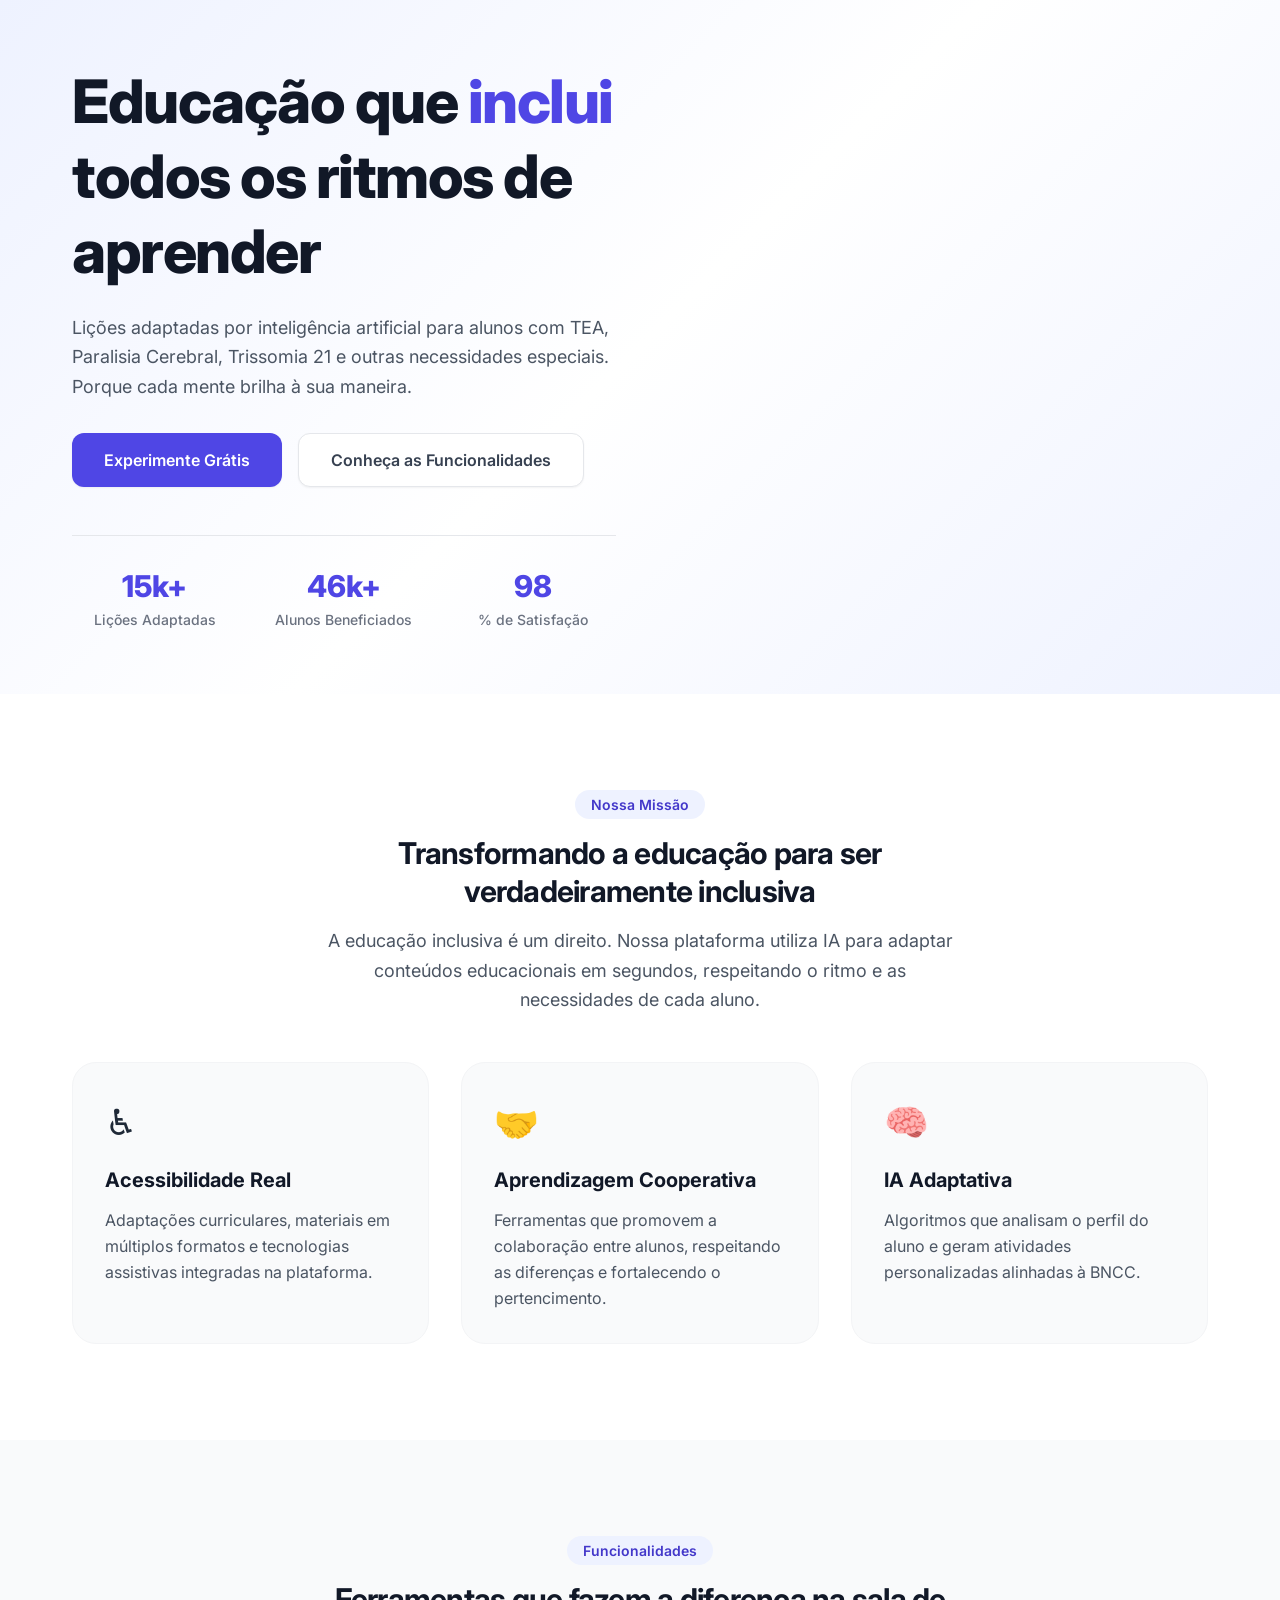
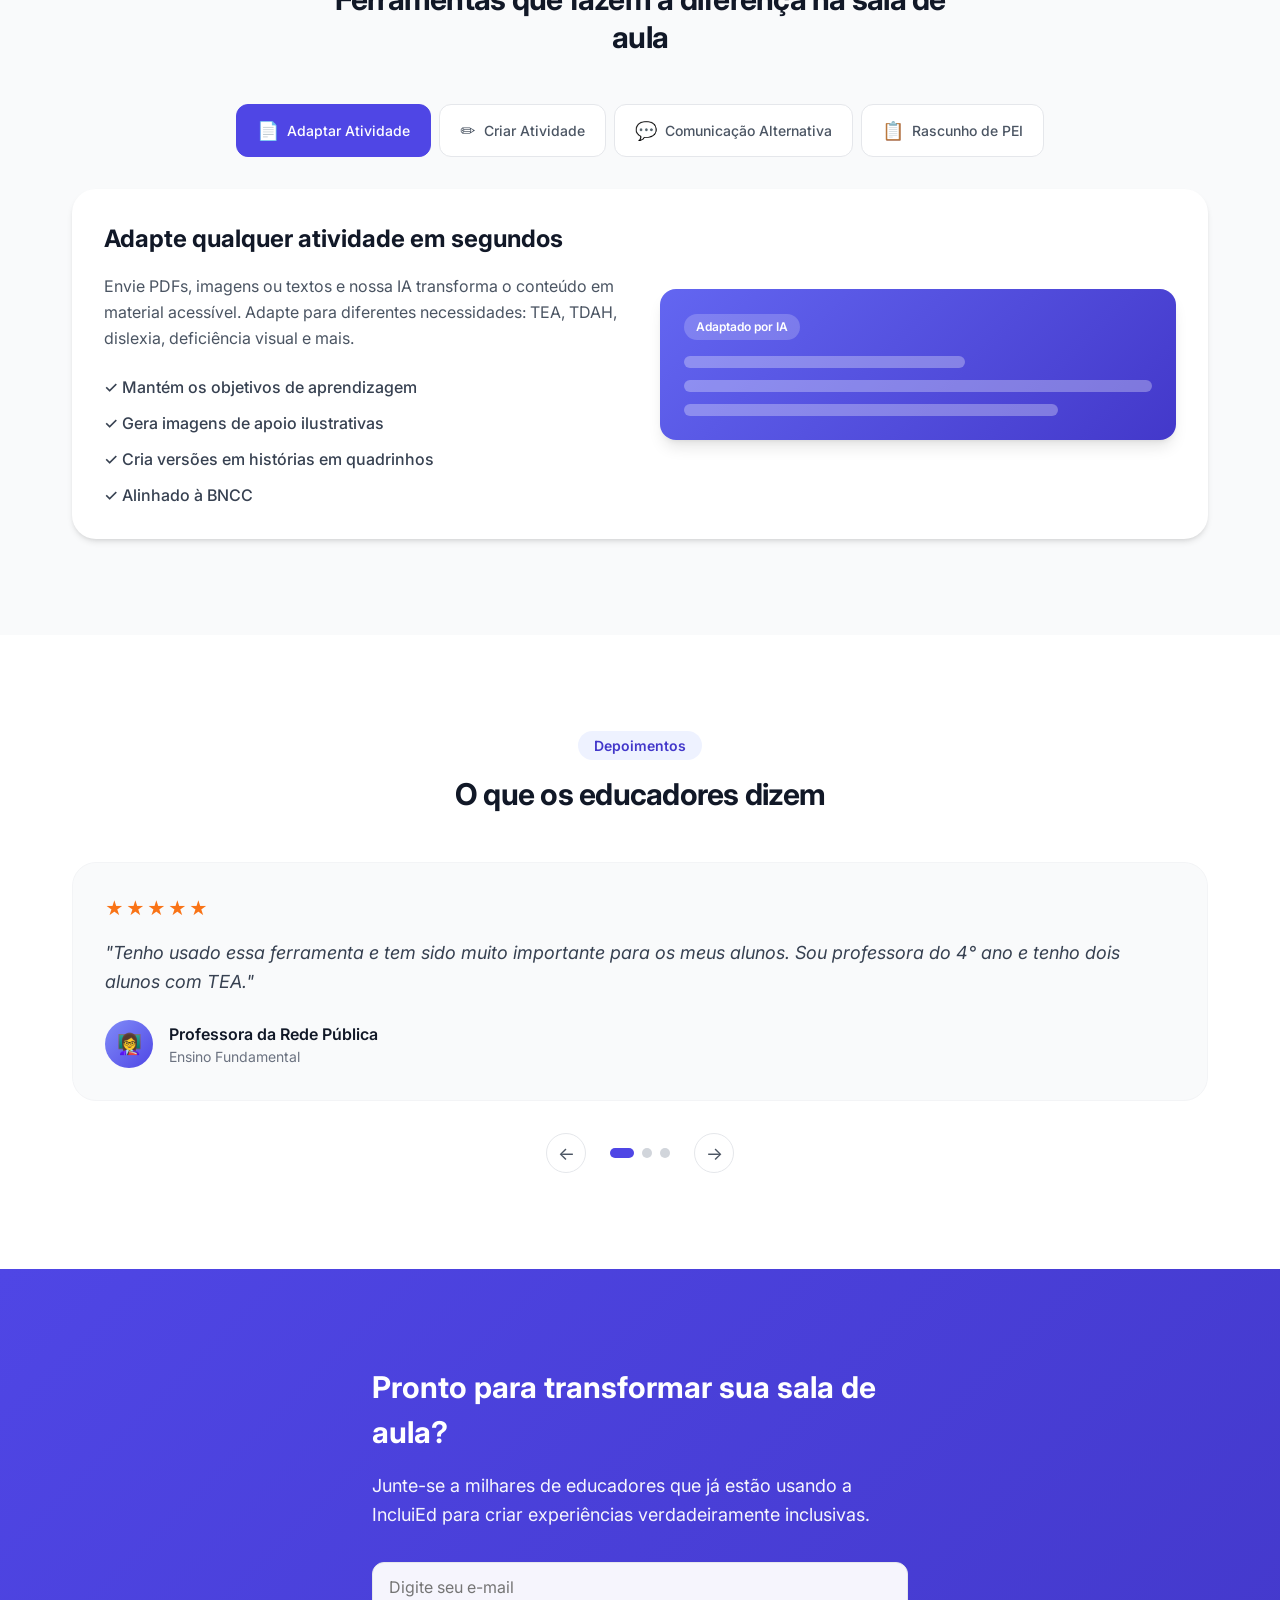
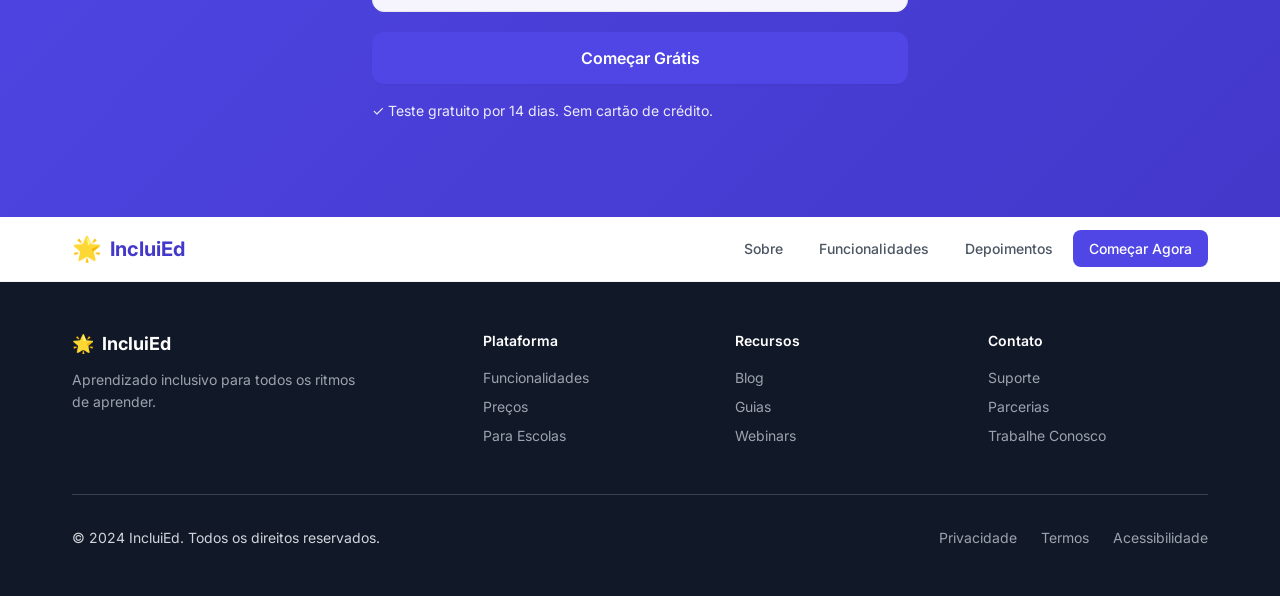
==== inclued/index.html @ 74895c3d "initial project" ====
<!DOCTYPE html>
<html lang="pt-BR">
<head>
    <meta charset="UTF-8">
    <meta name="viewport" content="width=device-width, initial-scale=1.0">
    <meta name="description" content="IncluiEd - Plataforma de aprendizado inclusivo com lições adaptadas por IA para todas as necessidades.">
    <title>IncluiEd — Aprendizado Inclusivo</title>
    <link rel="stylesheet" href="src/css/main.css">
    <link rel="preconnect" href="https://fonts.googleapis.com">
    <link href="https://fonts.googleapis.com/css2?family=Inter:wght@400;500;600;700;800&display=swap" rel="stylesheet">
</head>
<body>
    <!-- Skip Link -->
    <a href="#main-content" class="skip-link">Pular para o conteúdo principal</a>

    <!-- Placeholder para header (carregado dinamicamente) -->
    <!-- Header carregado em: src/js/loader.js -->

    <!-- Conteúdo principal (carregado dinamicamente) -->
    <main id="main-content"></main>

    <!-- Toast Container -->
    <div class="toast-container" data-component="toast-container" aria-live="polite" aria-atomic="true"></div>

    <!-- Carregador de componentes HTML e inicializador de aplicação -->
    <script type="module" src="src/js/loader.js"></script>
</body>
</html>
---- inclued/src/css/main.css ----
/* Main stylesheet - Importa todos os arquivos CSS */
@import url('./variables.css');
@import url('./base.css');
@import url('./components/buttons.css');
@import url('./components/header.css');
@import url('./components/hero.css');
@import url('./components/about.css');
@import url('./components/features.css');
@import url('./components/testimonials.css');
@import url('./components/forms.css');
@import url('./components/footer.css');
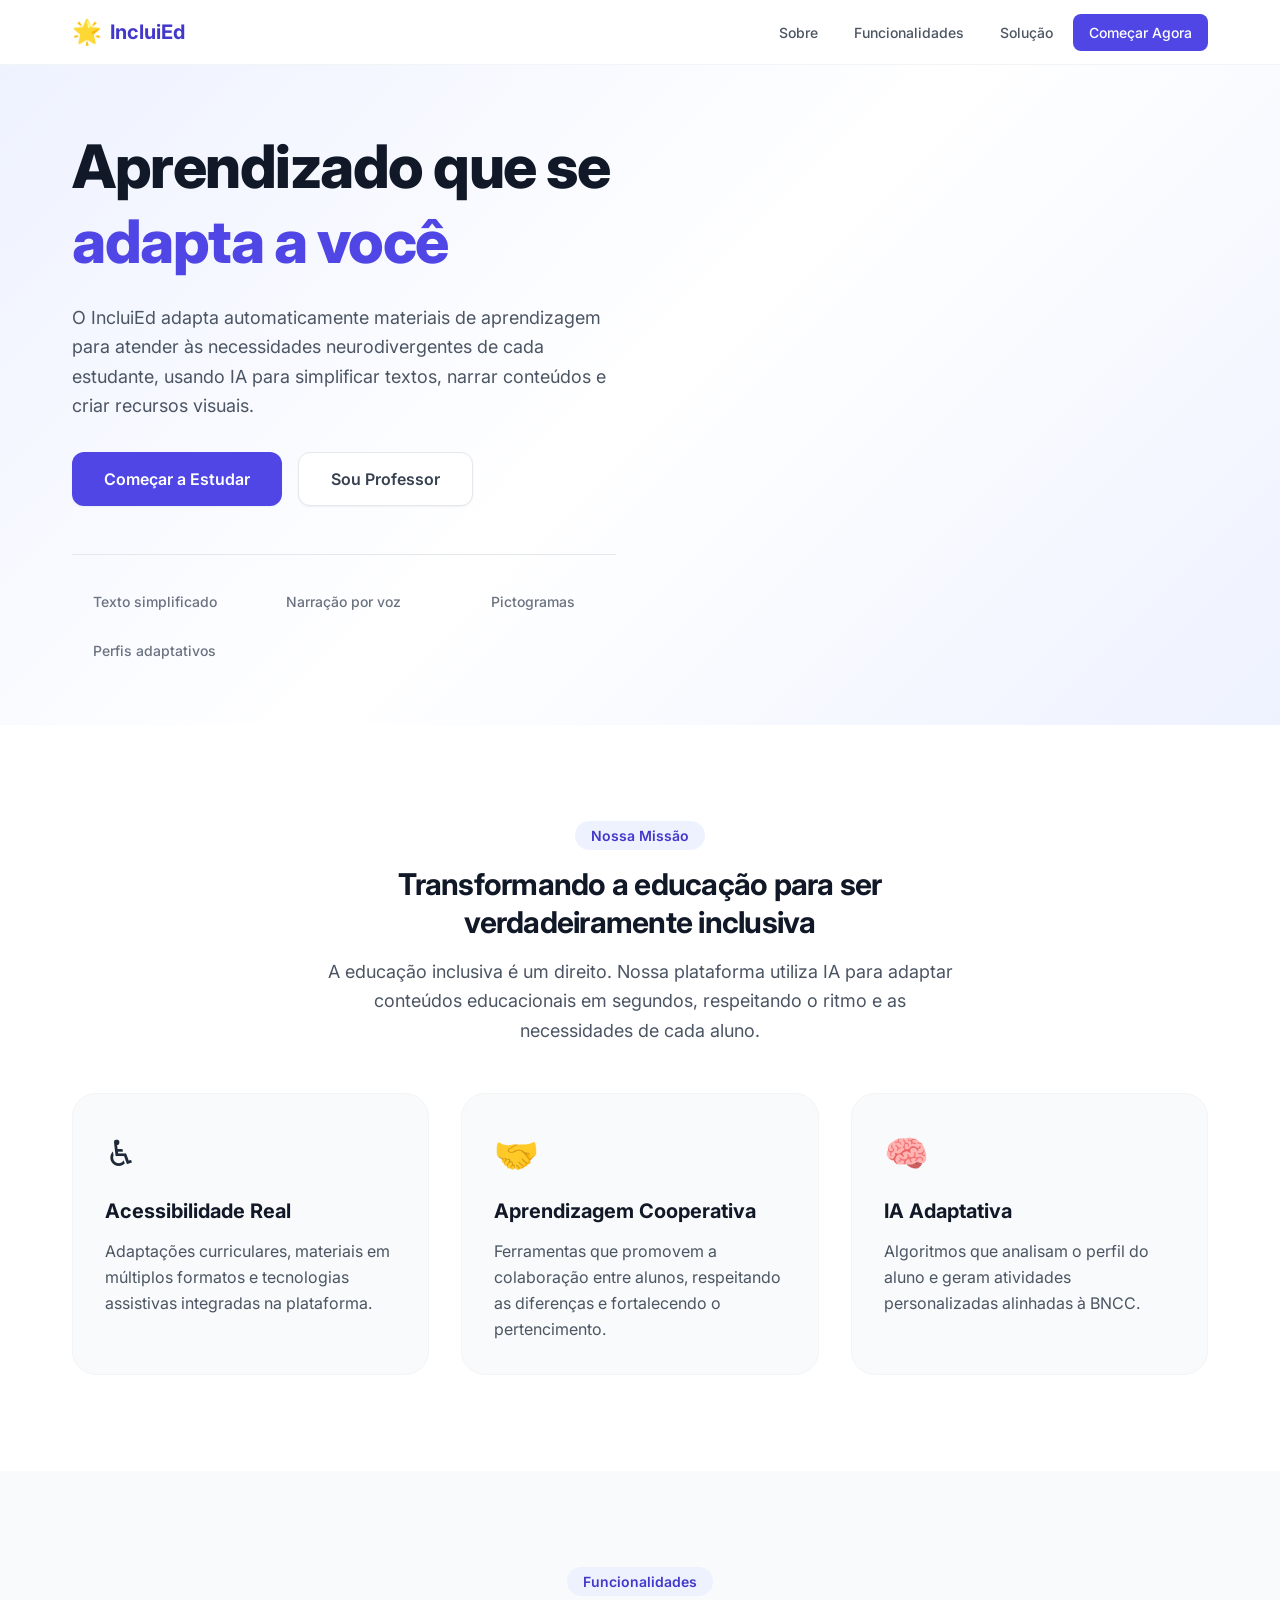
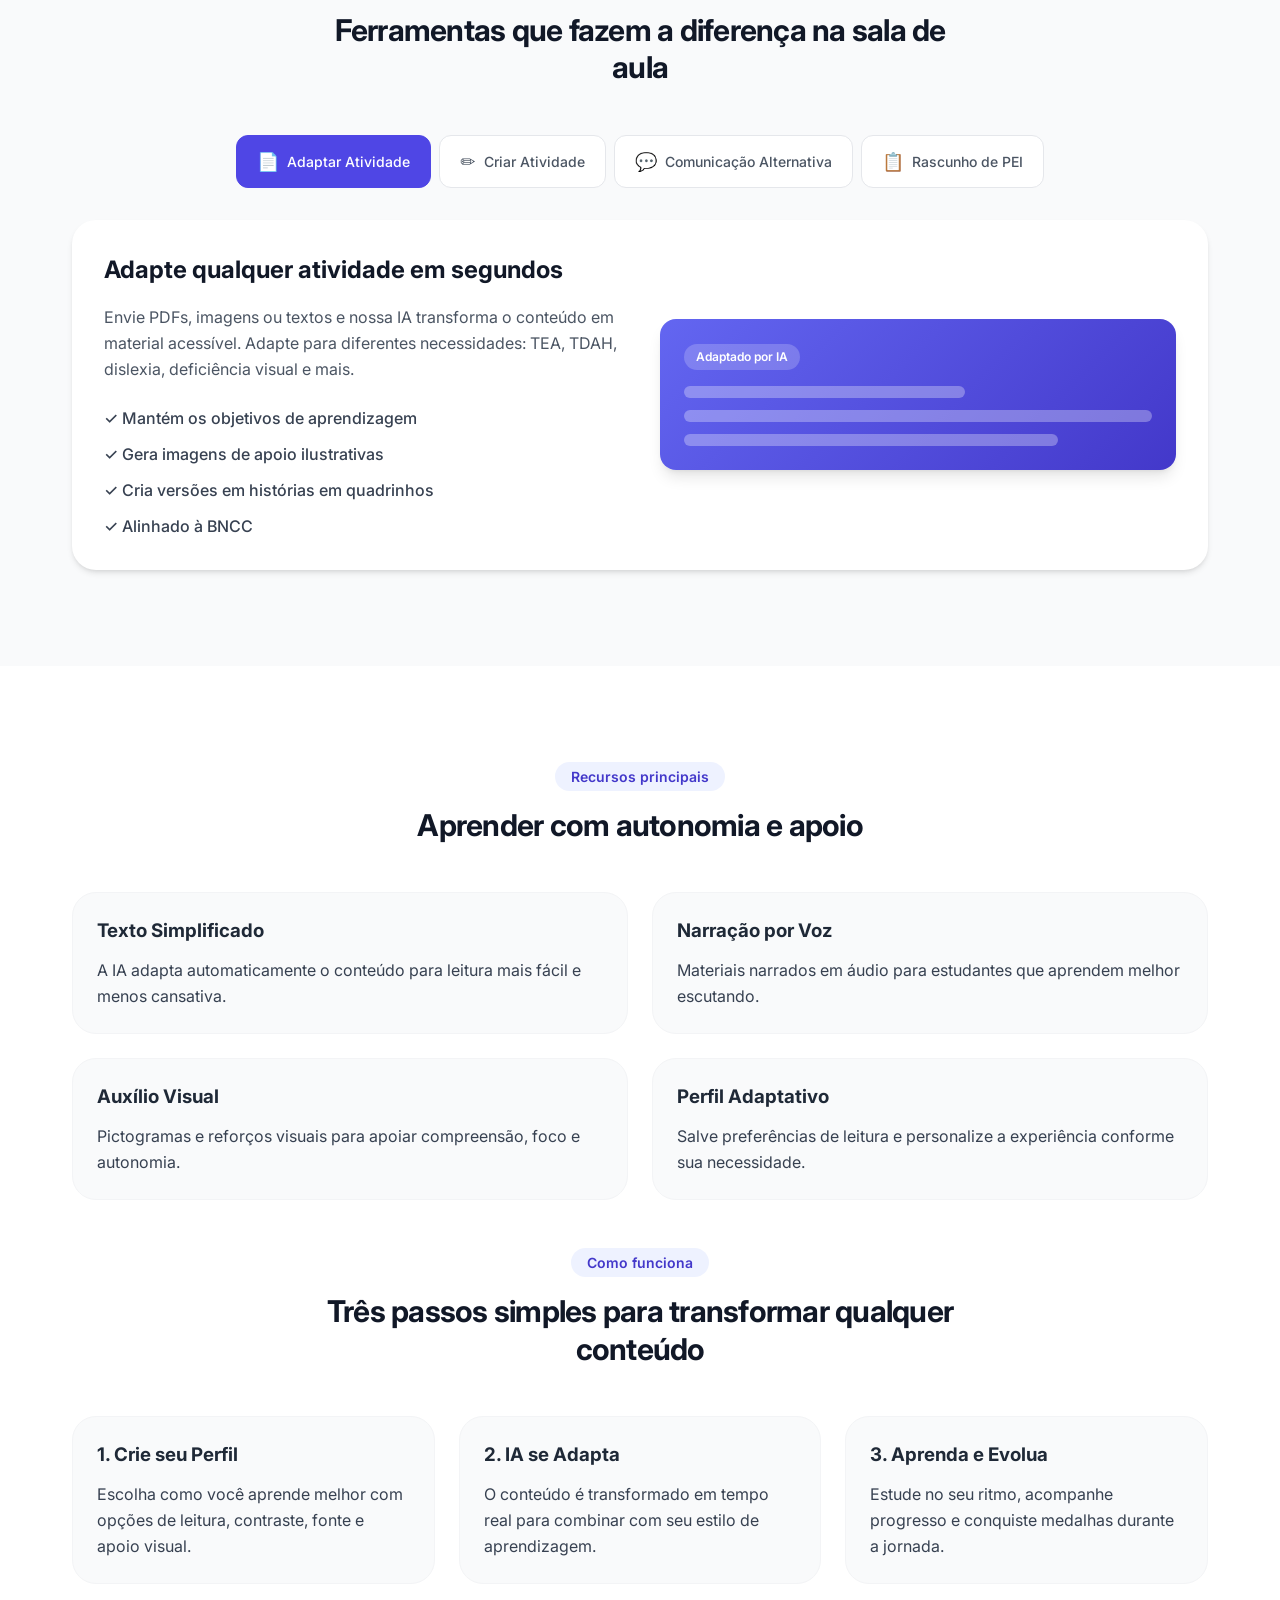
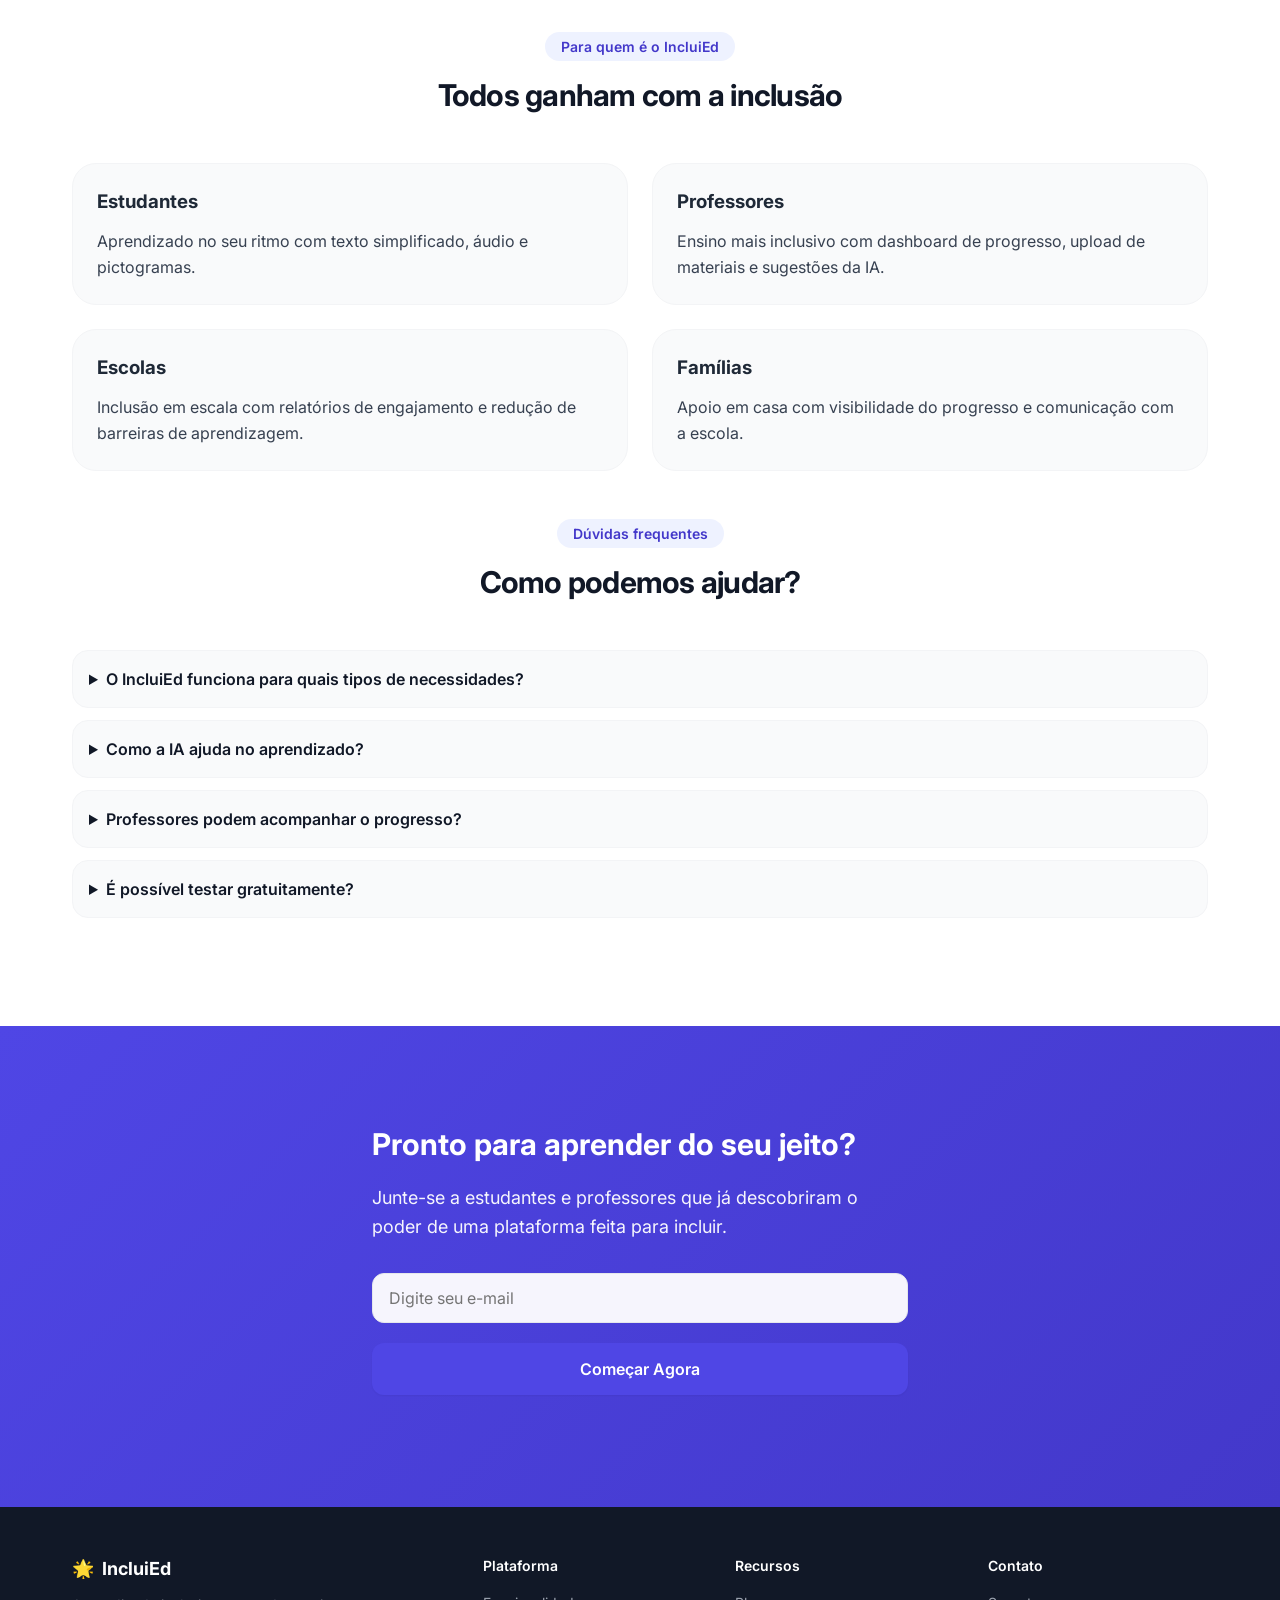
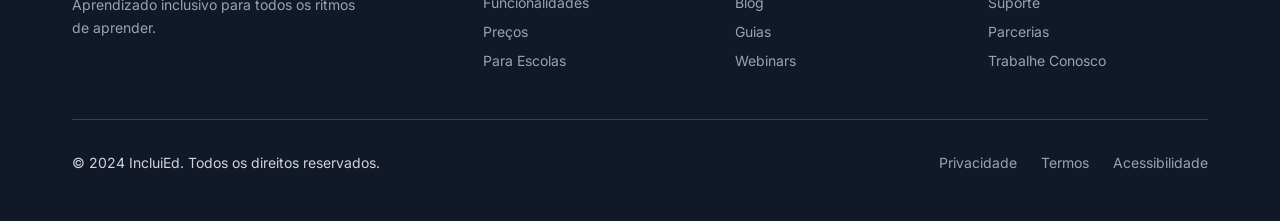
==== commit 99b5b8ce: "Render dynamic header in top placeholder slot" ====
--- a/inclued/index.html
+++ b/inclued/index.html
@@ -1,28 +1,28 @@
-<!DOCTYPE html>
-<html lang="pt-BR">
-<head>
-    <meta charset="UTF-8">
-    <meta name="viewport" content="width=device-width, initial-scale=1.0">
-    <meta name="description" content="IncluiEd - Plataforma de aprendizado inclusivo com lições adaptadas por IA para todas as necessidades.">
-    <title>IncluiEd — Aprendizado Inclusivo</title>
-    <link rel="stylesheet" href="src/css/main.css">
-    <link rel="preconnect" href="https://fonts.googleapis.com">
-    <link href="https://fonts.googleapis.com/css2?family=Inter:wght@400;500;600;700;800&display=swap" rel="stylesheet">
-</head>
-<body>
-    <!-- Skip Link -->
-    <a href="#main-content" class="skip-link">Pular para o conteúdo principal</a>
-
-    <!-- Placeholder para header (carregado dinamicamente) -->
-    <!-- Header carregado em: src/js/loader.js -->
-
-    <!-- Conteúdo principal (carregado dinamicamente) -->
-    <main id="main-content"></main>
-
-    <!-- Toast Container -->
-    <div class="toast-container" data-component="toast-container" aria-live="polite" aria-atomic="true"></div>
-
-    <!-- Carregador de componentes HTML e inicializador de aplicação -->
-    <script type="module" src="src/js/loader.js"></script>
-</body>
-</html>
+<!DOCTYPE html>
+<html lang="pt-BR">
+<head>
+    <meta charset="UTF-8">
+    <meta name="viewport" content="width=device-width, initial-scale=1.0">
+    <meta name="description" content="IncluiEd - Plataforma de aprendizado inclusivo com lições adaptadas por IA para todas as necessidades.">
+    <title>IncluiEd — Aprendizado Inclusivo</title>
+    <link rel="stylesheet" href="src/css/main.css">
+    <link rel="preconnect" href="https://fonts.googleapis.com">
+    <link href="https://fonts.googleapis.com/css2?family=Inter:wght@400;500;600;700;800&display=swap" rel="stylesheet">
+</head>
+<body>
+    <!-- Skip Link -->
+    <a href="#main-content" class="skip-link">Pular para o conteúdo principal</a>
+
+    <!-- Placeholder para header (carregado dinamicamente) -->
+    <div id="header-slot"></div>
+
+    <!-- Conteúdo principal (carregado dinamicamente) -->
+    <main id="main-content"></main>
+
+    <!-- Toast Container -->
+    <div class="toast-container" data-component="toast-container" aria-live="polite" aria-atomic="true"></div>
+
+    <!-- Carregador de componentes HTML e inicializador de aplicação -->
+    <script type="module" src="src/js/loader.js"></script>
+</body>
+</html>
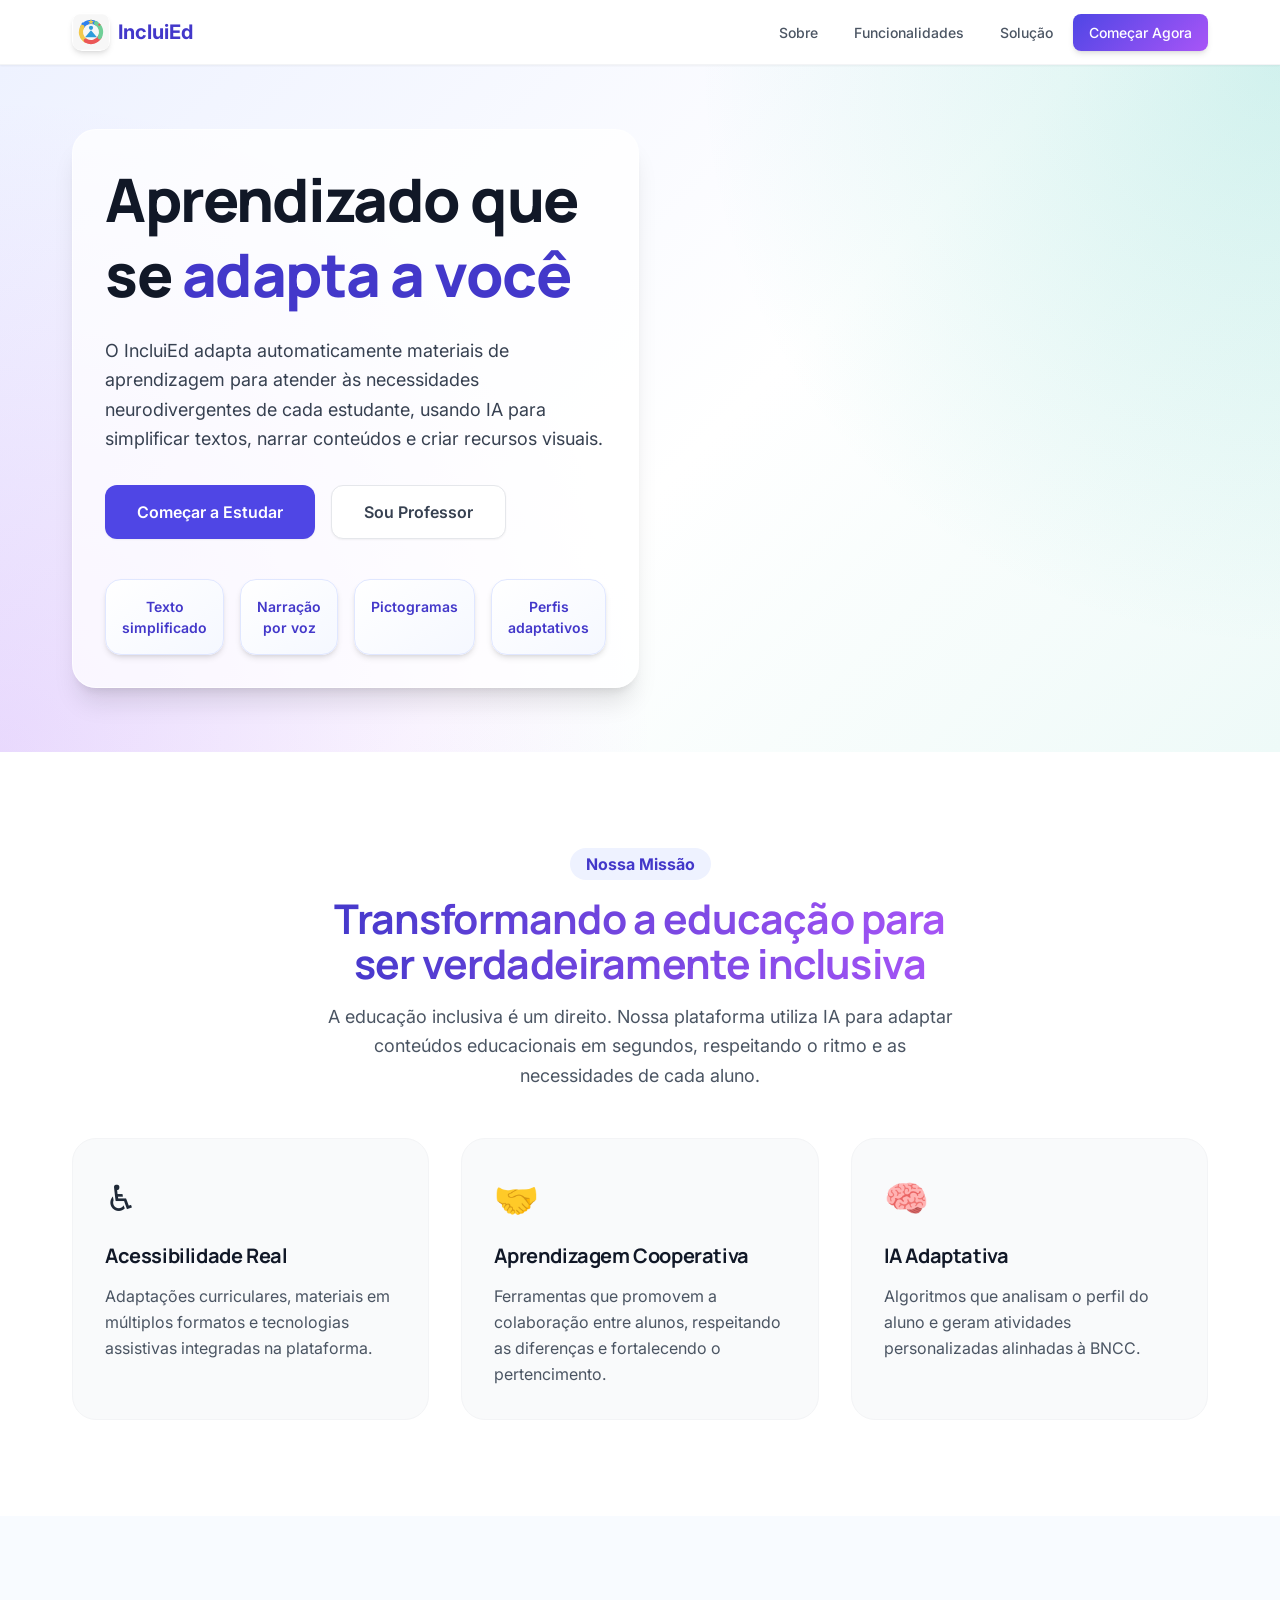
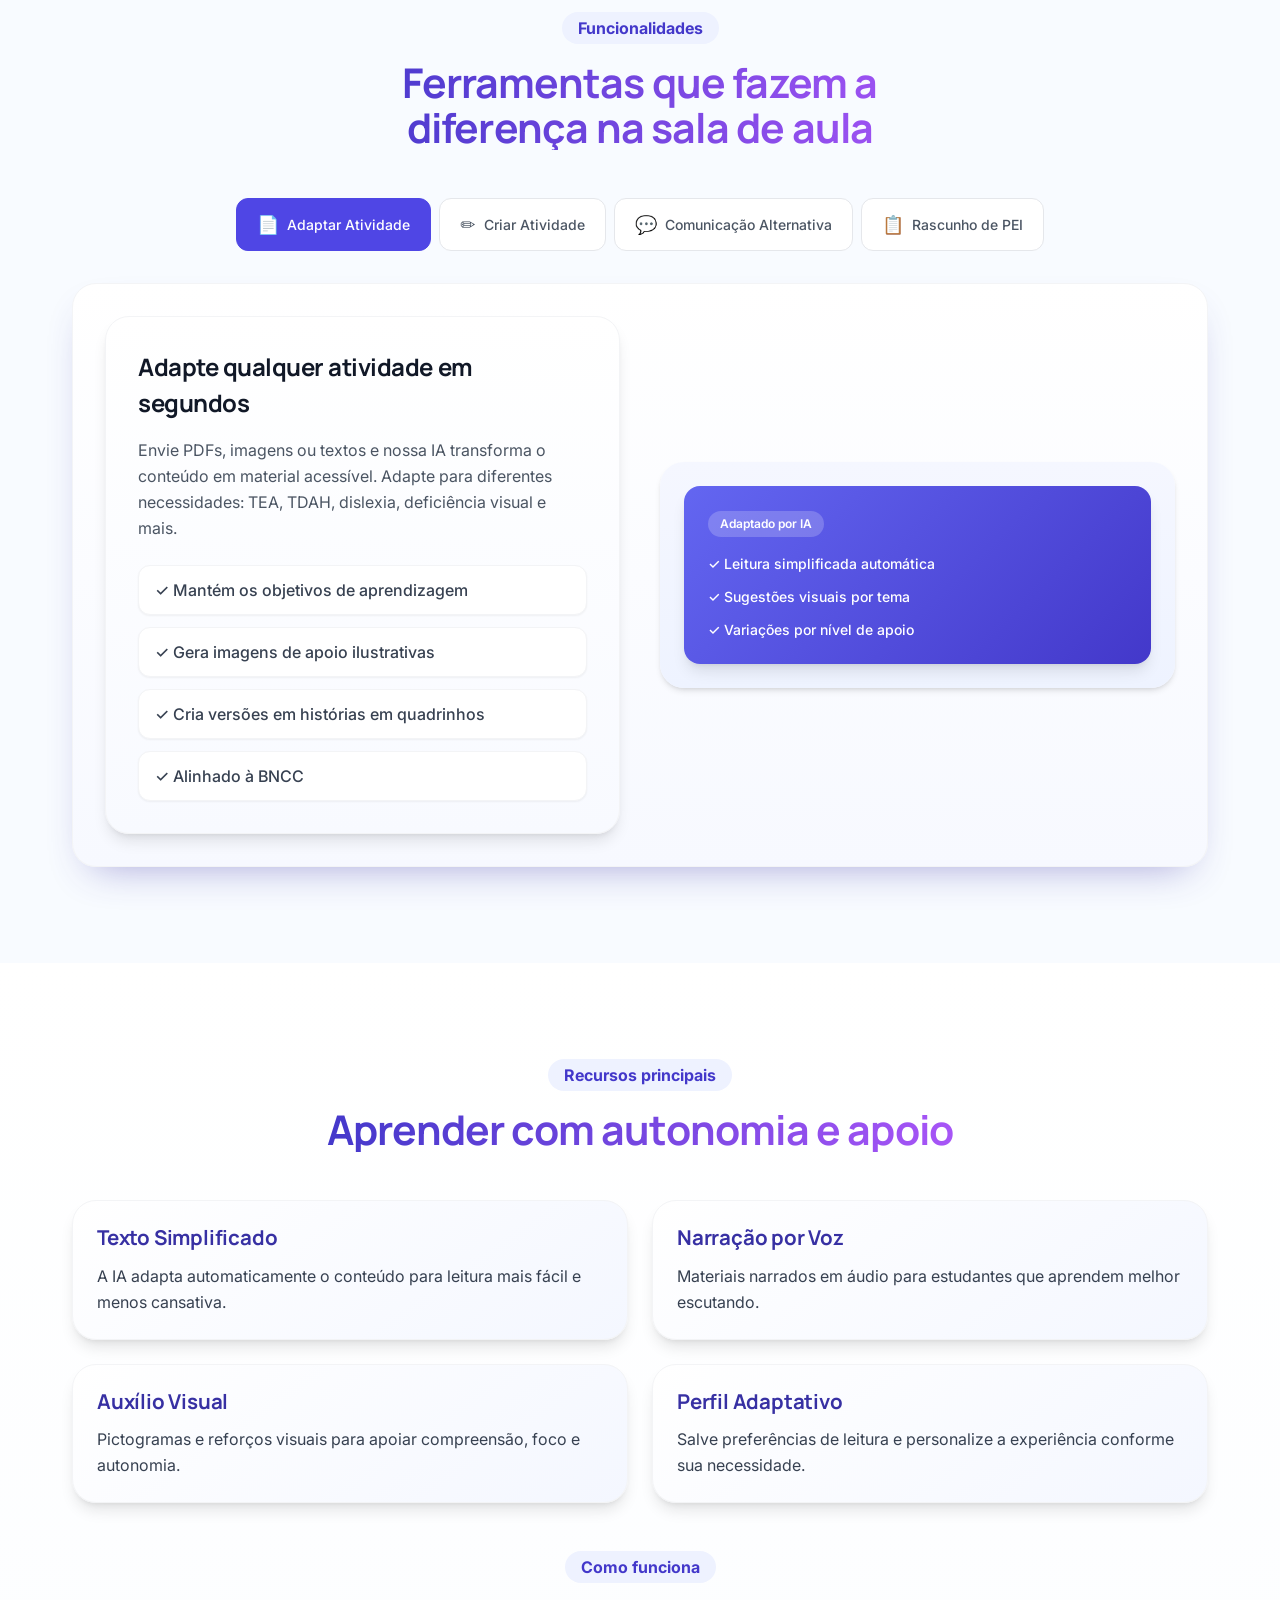
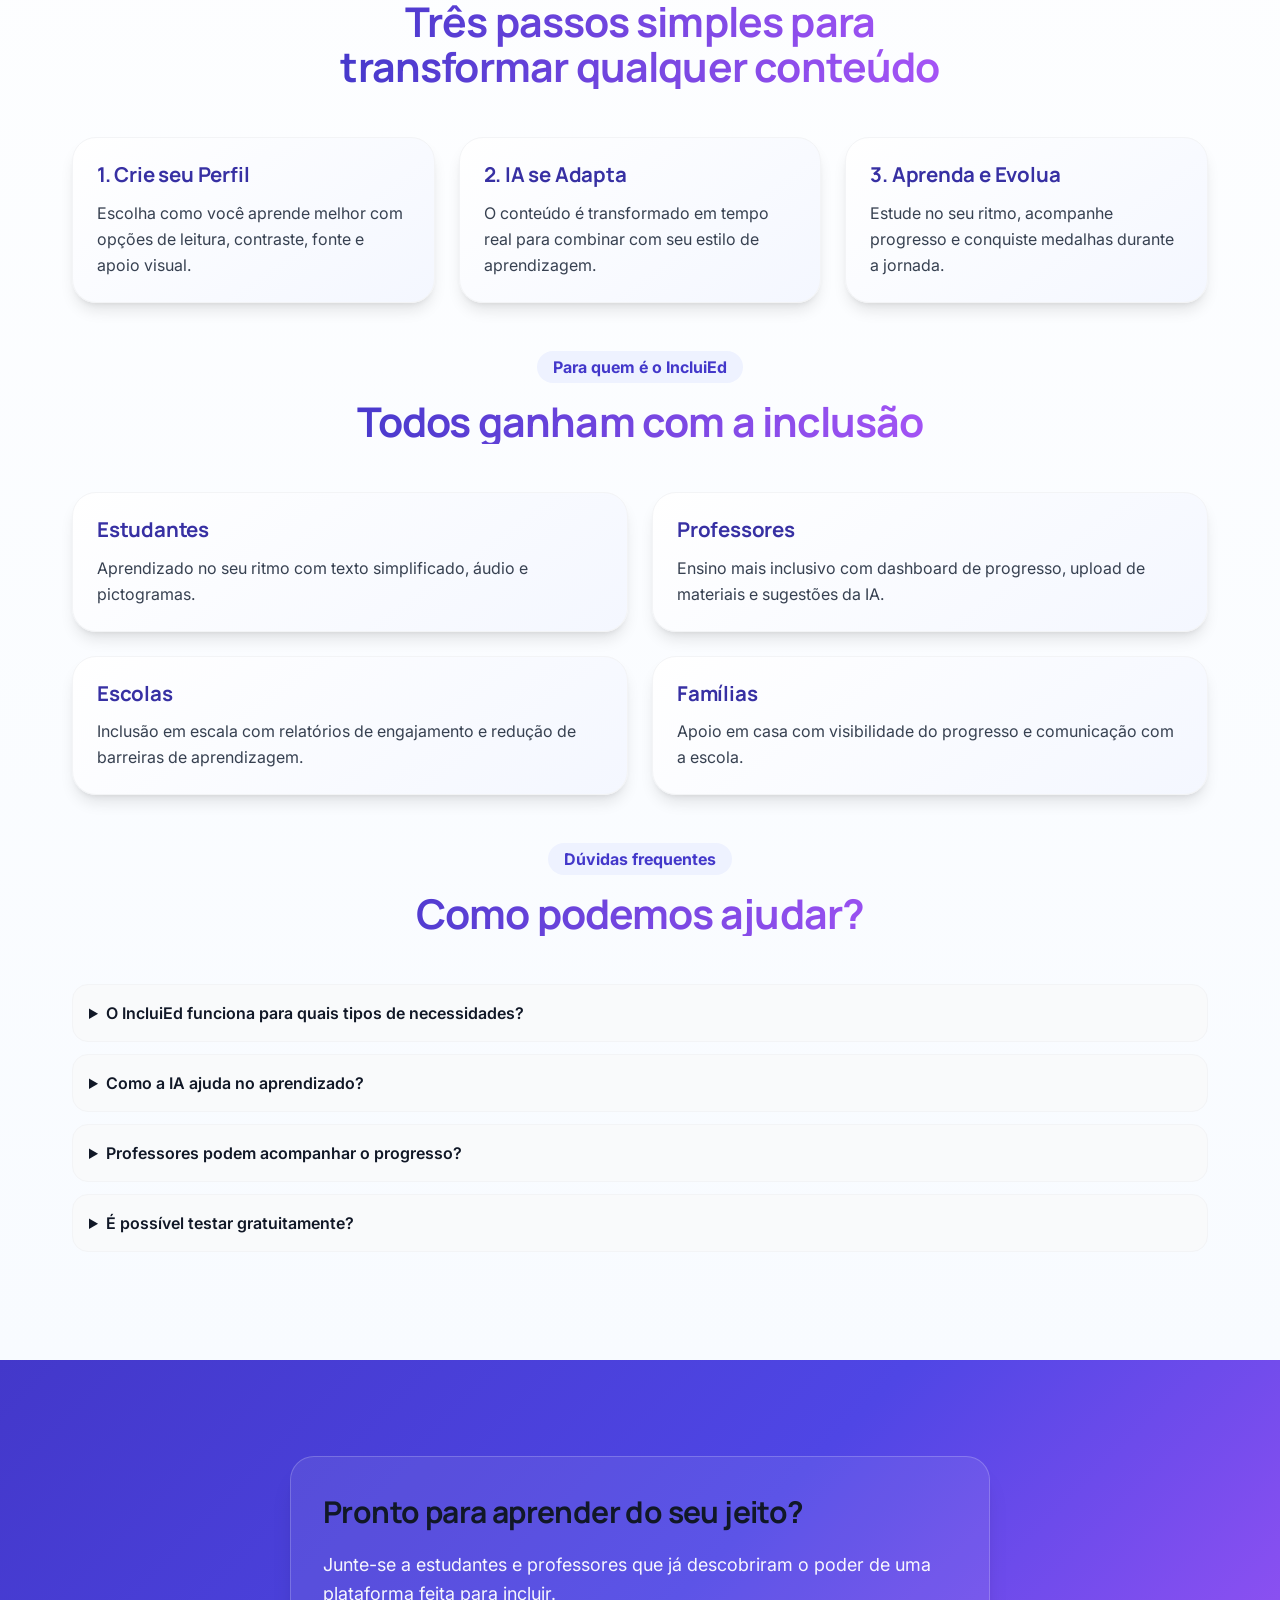
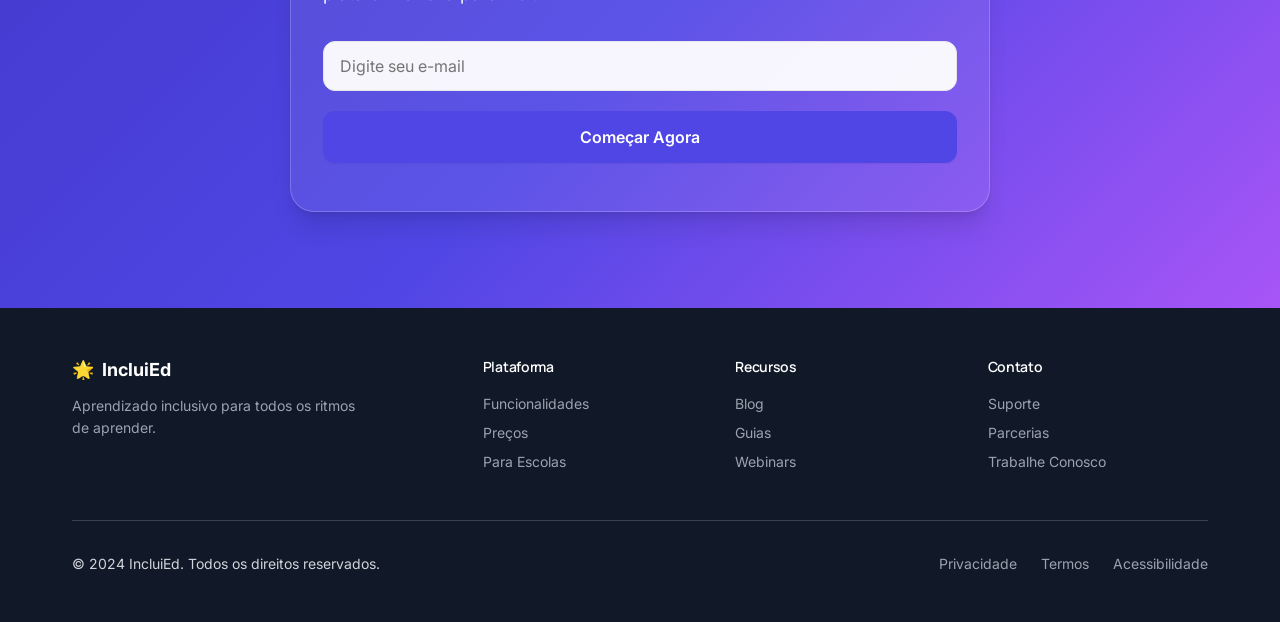
==== commit 14975b7d: "Introduce clearer typography system and content-rich feature cards" ====
--- a/inclued/index.html
+++ b/inclued/index.html
@@ -7,7 +7,7 @@
     <title>IncluiEd — Aprendizado Inclusivo</title>
     <link rel="stylesheet" href="src/css/main.css">
     <link rel="preconnect" href="https://fonts.googleapis.com">
-    <link href="https://fonts.googleapis.com/css2?family=Inter:wght@400;500;600;700;800&display=swap" rel="stylesheet">
+    <link href="https://fonts.googleapis.com/css2?family=Inter:wght@400;500;600;700;800&family=Manrope:wght@600;700;800&display=swap" rel="stylesheet">
 </head>
 <body>
     <!-- Skip Link -->
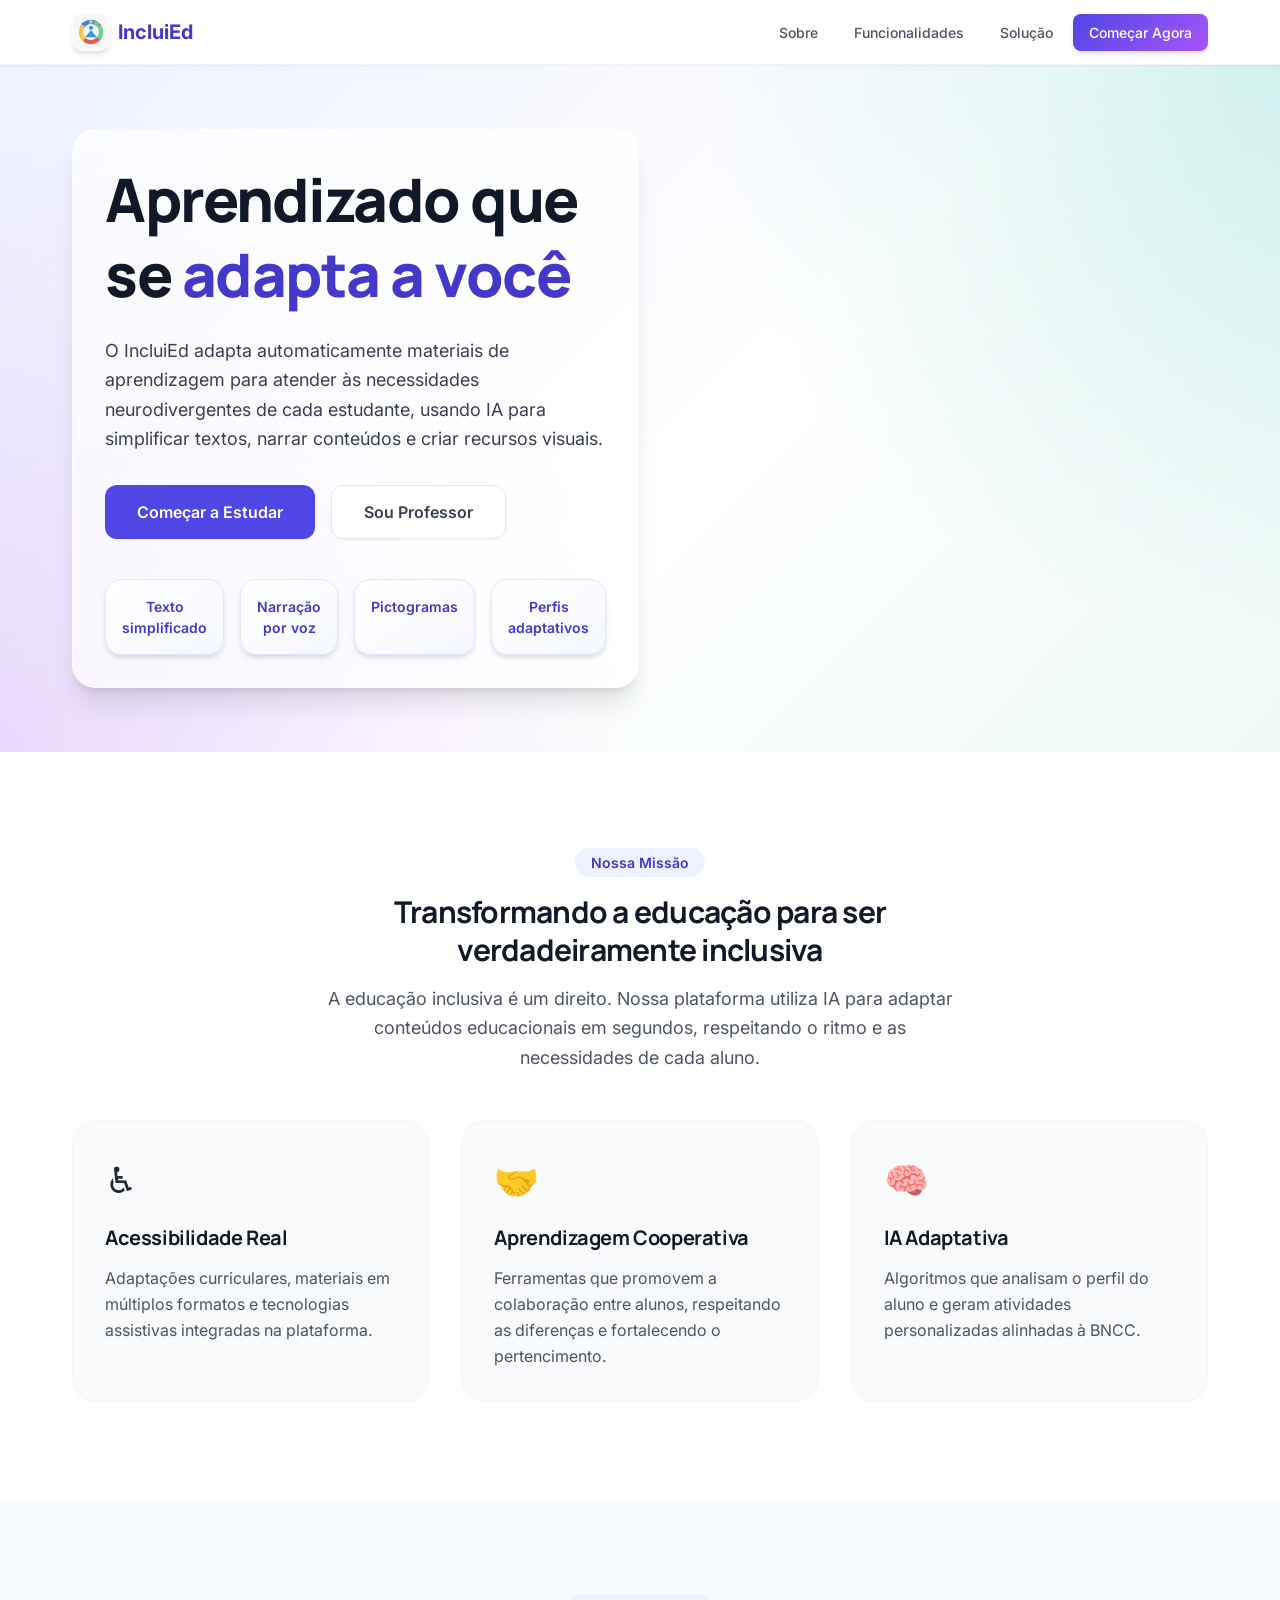
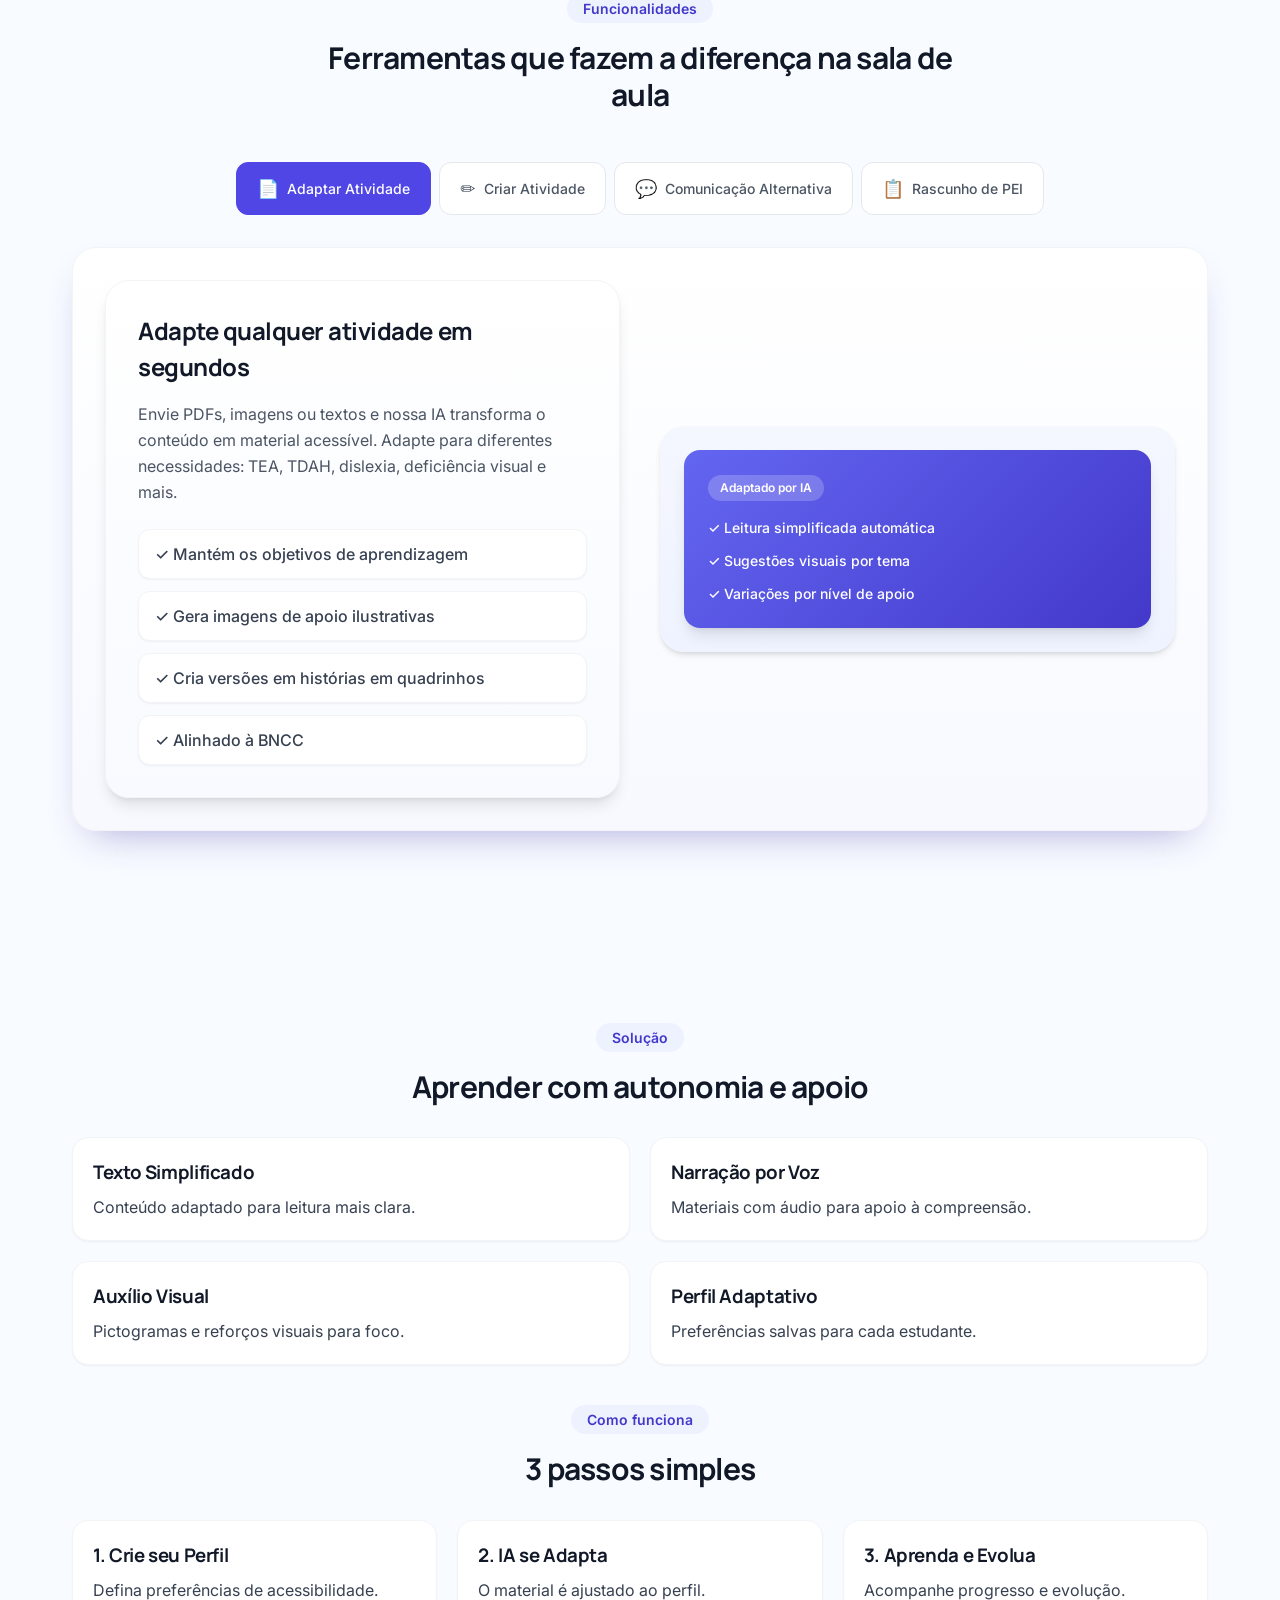
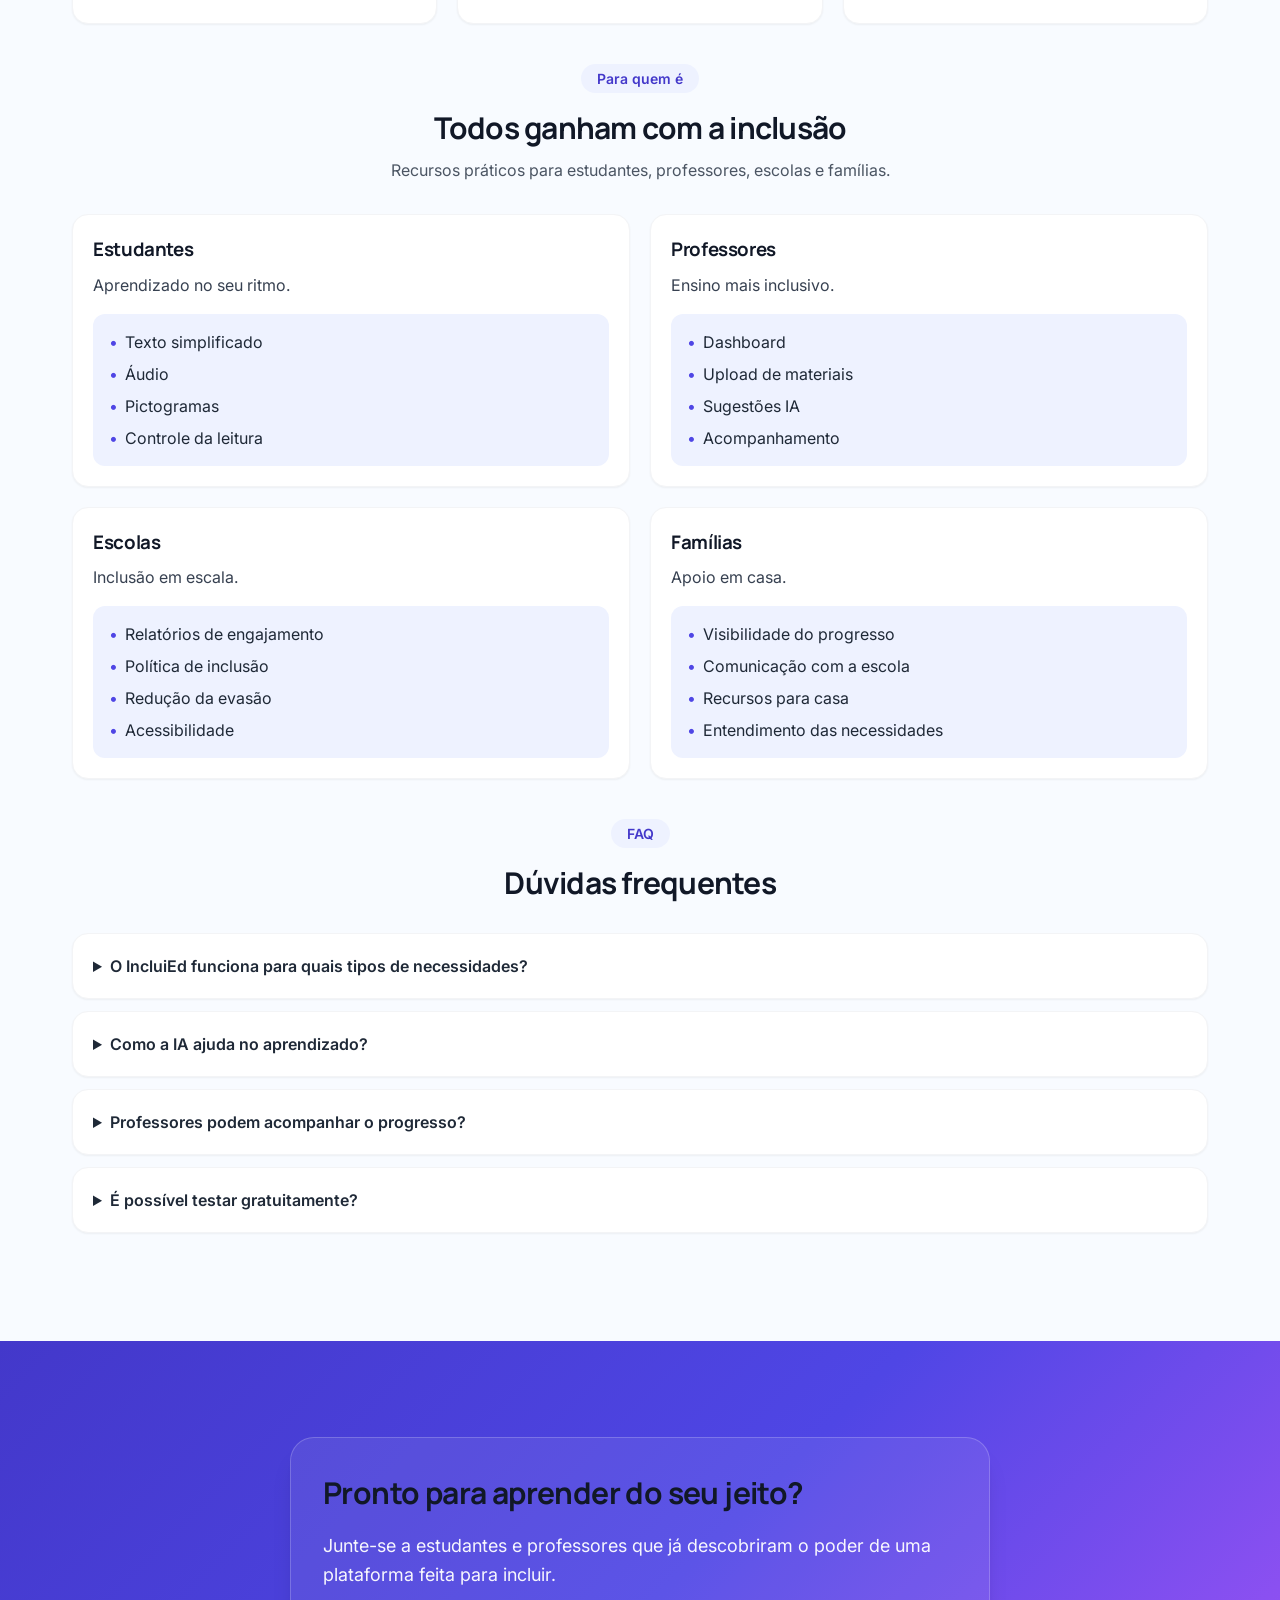
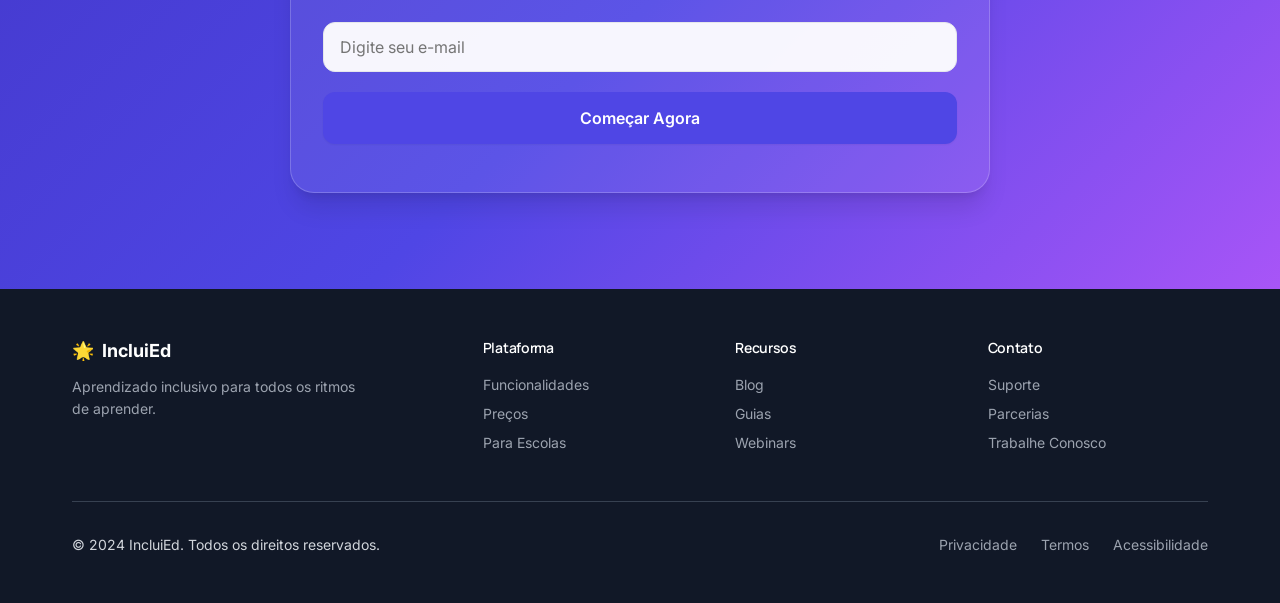
==== commit 4c2919e2: "refactor: reduzir JS ao essencial para LP estática" ====
--- a/inclued/index.html
+++ b/inclued/index.html
@@ -19,8 +19,6 @@
     <!-- Conteúdo principal (carregado dinamicamente) -->
     <main id="main-content"></main>
 
-    <!-- Toast Container -->
-    <div class="toast-container" data-component="toast-container" aria-live="polite" aria-atomic="true"></div>
 
     <!-- Carregador de componentes HTML e inicializador de aplicação -->
     <script type="module" src="src/js/loader.js"></script>
